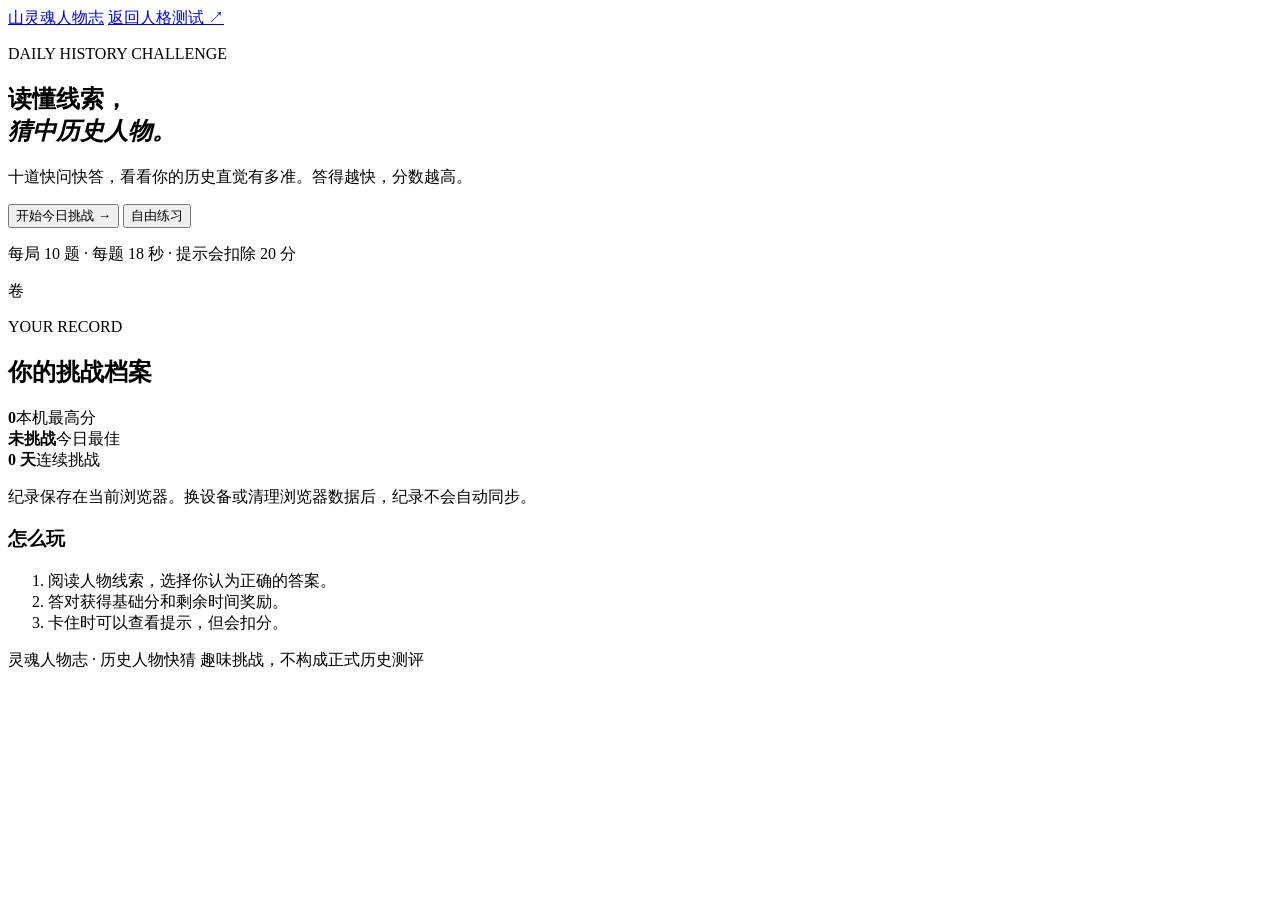
==== game.html @ 9711eaef "Add standalone history guessing game page" ====
<!doctype html>
<html lang="zh-CN">
<head>
  <meta charset="utf-8">
  <meta name="viewport" content="width=device-width, initial-scale=1">
  <meta name="theme-color" content="#f7f3eb">
  <meta name="description" content="限时挑战历史人物快猜，读线索、抢时间、刷新你的本机纪录。">
  <title>历史人物快猜 - 灵魂人物志</title>
  <link rel="stylesheet" href="game.css">
</head>
<body>
  <div class="game-shell">
    <header class="game-header">
      <a class="brand" href="index.html"><span class="brand-mark">山</span><span>灵魂人物志</span></a>
      <a class="back-link" href="index.html">返回人格测试 <span aria-hidden="true">↗</span></a>
    </header>

    <main class="game-main">
      <section class="screen home-screen" id="screen-home" aria-labelledby="home-title">
        <div class="hero-copy">
          <p class="eyebrow">DAILY HISTORY CHALLENGE</p>
          <h1 id="home-title">读懂线索，<br><em>猜中历史人物。</em></h1>
          <p class="hero-intro">十道快问快答，看看你的历史直觉有多准。答得越快，分数越高。</p>
          <div class="mode-actions">
            <button class="button primary-button" id="start-daily" type="button">开始今日挑战 <span aria-hidden="true">→</span></button>
            <button class="button secondary-button" id="start-practice" type="button">自由练习</button>
          </div>
          <p class="micro-copy">每局 10 题 · 每题 18 秒 · 提示会扣除 20 分</p>
        </div>

        <aside class="record-panel" aria-label="本机挑战纪录">
          <div class="record-heading">
            <span class="record-icon" aria-hidden="true">卷</span>
            <div><p class="eyebrow">YOUR RECORD</p><h2>你的挑战档案</h2></div>
          </div>
          <div class="record-grid">
            <div><strong id="best-score">0</strong><span>本机最高分</span></div>
            <div><strong id="daily-score">未挑战</strong><span>今日最佳</span></div>
            <div><strong id="streak-count">0 天</strong><span>连续挑战</span></div>
          </div>
          <div class="record-note">
            <span class="dot"></span>
            <p>纪录保存在当前浏览器。换设备或清理浏览器数据后，纪录不会自动同步。</p>
          </div>
          <div class="rules">
            <h3>怎么玩</h3>
            <ol>
              <li>阅读人物线索，选择你认为正确的答案。</li>
              <li>答对获得基础分和剩余时间奖励。</li>
              <li>卡住时可以查看提示，但会扣分。</li>
            </ol>
          </div>
        </aside>
      </section>

      <section class="screen play-screen" id="screen-play" hidden aria-labelledby="question-title">
        <div class="play-heading">
          <div><p class="eyebrow" id="mode-label">TODAY'S CHALLENGE</p><h1>人物快猜</h1></div>
          <button class="text-button" id="quit-button" type="button">退出本局</button>
        </div>
        <div class="play-stats">
          <div><span>题目</span><strong id="round-label">1 / 10</strong></div>
          <div><span>当前得分</span><strong id="score-value">0</strong></div>
          <div class="timer-stat"><span>剩余时间</span><strong id="timer-value">18</strong></div>
        </div>
        <div class="progress-track" aria-label="答题进度"><div class="progress-fill" id="progress-fill"></div></div>

        <article class="question-card">
          <div class="question-kicker"><span>CLUE</span><span id="question-number">NO. 01</span></div>
          <h2 id="question-title">根据线索，猜猜这位历史人物是谁？</h2>
          <p class="clue-text" id="clue-text"></p>
          <button class="hint-button" id="hint-button" type="button">查看提示 <span>−20 分</span></button>
          <p class="hint-text" id="hint-text" hidden></p>
          <div class="answer-grid" id="answer-options" aria-label="选择答案"></div>

          <div class="feedback-panel" id="feedback-panel" hidden aria-live="polite">
            <strong id="feedback-title"></strong>
            <p id="feedback-detail"></p>
            <button class="button primary-button next-button" id="next-button" type="button">下一题</button>
          </div>
        </article>
        <p class="play-footnote">答题结果仅用于本局趣味挑战，不代表历史知识水平测评。</p>
      </section>

      <section class="screen result-screen" id="screen-result" hidden aria-labelledby="result-title">
        <p class="eyebrow">CHALLENGE COMPLETE</p>
        <h1 id="result-title">这一卷，你答得不错。</h1>
        <p class="result-subtitle" id="result-subtitle"></p>
        <div class="score-card">
          <span>本局得分</span>
          <strong id="final-score">0</strong>
          <em id="rank-label">线索猎手</em>
        </div>
        <div class="result-stats">
          <div><strong id="correct-count">0 / 10</strong><span>答对题数</span></div>
          <div><strong id="accuracy-rate">0%</strong><span>正确率</span></div>
          <div><strong id="best-result">0</strong><span>本机最高分</span></div>
        </div>
        <div class="result-actions">
          <button class="button primary-button" id="share-button" type="button">分享成绩</button>
          <button class="button secondary-button" id="replay-button" type="button">再玩一局</button>
          <button class="button text-button" id="home-button" type="button">返回首页</button>
        </div>
        <p class="share-status" id="share-status" aria-live="polite"></p>
        <p class="result-disclaimer">当前为免费体验版。成绩保存在本机，暂不包含跨设备排行榜、广告或付费功能。</p>
      </section>
    </main>

    <footer class="game-footer">
      <span>灵魂人物志 · 历史人物快猜</span>
      <span>趣味挑战，不构成正式历史测评</span>
    </footer>
  </div>
  <script src="game-data.js"></script>
  <script src="game.js"></script>
</body>
</html>
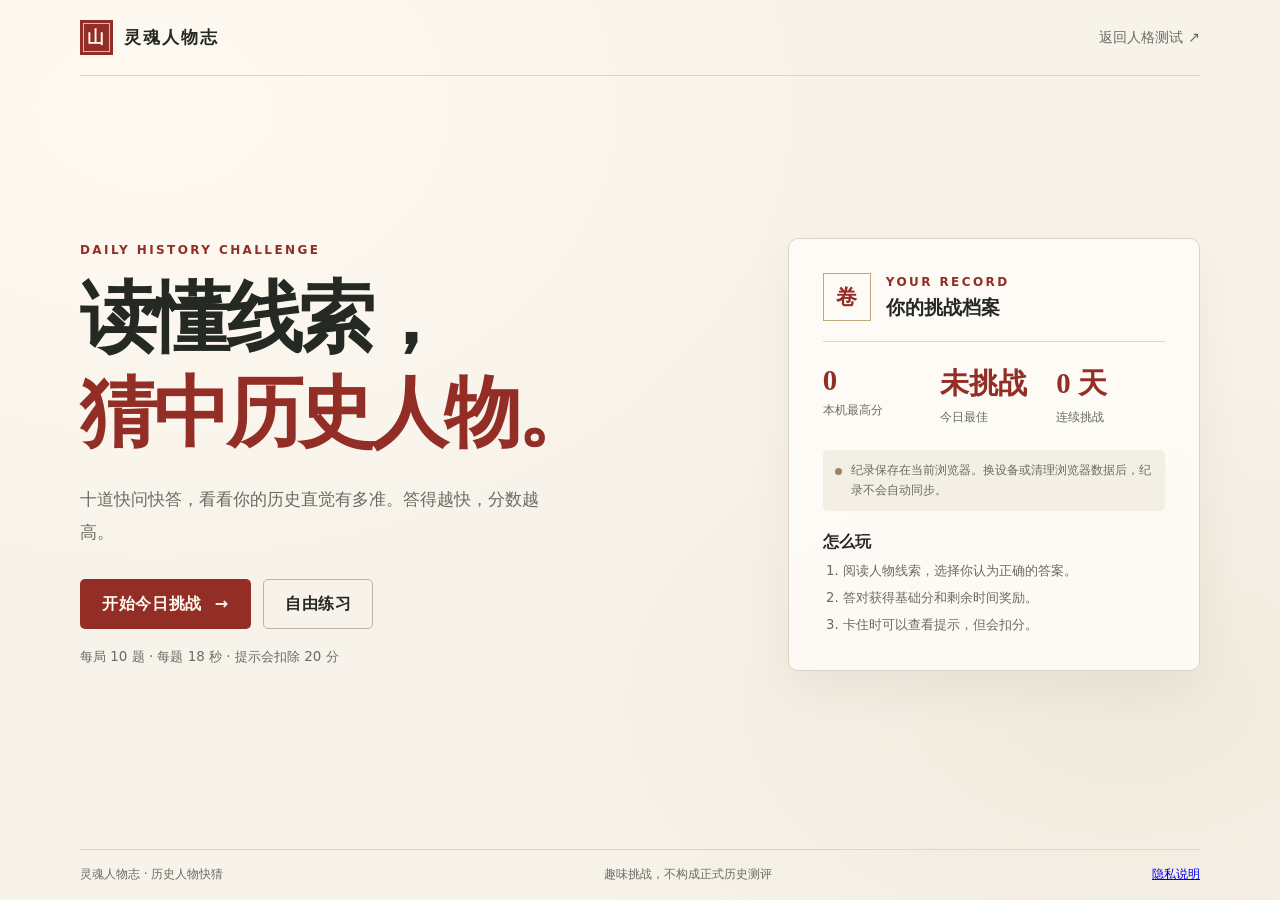
==== commit 3273c56b: "Link game page to privacy notice" ====
--- a/game.html
+++ b/game.html
@@ -109,6 +109,7 @@
     <footer class="game-footer">
       <span>灵魂人物志 · 历史人物快猜</span>
       <span>趣味挑战，不构成正式历史测评</span>
+      <a href="privacy.html">隐私说明</a>
     </footer>
   </div>
   <script src="game-data.js"></script>
--- a/game.css
+++ b/game.css
@@ -0,0 +1,153 @@
+:root {
+  color-scheme: light;
+  --paper: #f7f3eb;
+  --surface: #fffdf8;
+  --ink: #242923;
+  --muted: #6a6b61;
+  --line: #ded5c7;
+  --red: #922e26;
+  --red-dark: #72221b;
+  --gold: #b28a4c;
+  --serif: "Noto Serif CJK SC", "Songti SC", "STSong", "SimSun", serif;
+  --sans: "PingFang SC", "Microsoft YaHei", "Noto Sans CJK SC", system-ui, sans-serif;
+}
+
+* { box-sizing: border-box; }
+[hidden] { display: none !important; }
+body {
+  margin: 0;
+  min-height: 100vh;
+  color: var(--ink);
+  background:
+    radial-gradient(ellipse at 12% 12%, #fffaf1 0, transparent 42%),
+    radial-gradient(ellipse at 88% 78%, #e8ddca70 0, transparent 38%),
+    var(--paper);
+  font: 16px/1.65 var(--sans);
+}
+button, a { font: inherit; }
+button { cursor: pointer; }
+button:focus-visible, a:focus-visible { outline: 3px solid #bd8c54; outline-offset: 3px; }
+.game-shell { min-height: 100vh; display: flex; flex-direction: column; }
+.game-header, .game-main, .game-footer { width: min(1120px, calc(100% - 48px)); margin-inline: auto; }
+.game-header {
+  min-height: 76px;
+  display: flex;
+  align-items: center;
+  justify-content: space-between;
+  border-bottom: 1px solid var(--line);
+}
+.brand { display: inline-flex; align-items: center; gap: 11px; color: var(--ink); text-decoration: none; font: 700 1.05rem var(--serif); letter-spacing: .12em; }
+.brand-mark { display: grid; place-items: center; width: 33px; height: 35px; color: #fff8ed; background: var(--red); outline: 1px solid #e4b8a3; outline-offset: -4px; }
+.back-link { color: var(--muted); text-decoration: none; font-size: .9rem; }
+.back-link:hover { color: var(--red); }
+.game-main { flex: 1; display: grid; align-items: center; padding-block: 36px 52px; }
+.screen { width: 100%; animation: appear .28s ease-out both; }
+@keyframes appear { from { opacity: 0; transform: translateY(7px); } to { opacity: 1; transform: translateY(0); } }
+.home-screen { display: grid; grid-template-columns: minmax(0, 1.2fr) minmax(300px, .8fr); gap: clamp(32px, 7vw, 92px); align-items: center; }
+.eyebrow { margin: 0 0 12px; color: var(--red); font-size: .75rem; font-weight: 800; letter-spacing: .2em; }
+.hero-copy h1, .play-heading h1, .result-screen h1 { margin: 0; font: 700 clamp(2.7rem, 6vw, 5.2rem)/1.23 var(--serif); letter-spacing: -.055em; }
+.hero-copy h1 em { color: var(--red); font-style: normal; }
+.hero-intro { max-width: 28em; margin: 22px 0 0; color: var(--muted); font-size: 1.08rem; line-height: 1.9; }
+.mode-actions { display: flex; flex-wrap: wrap; gap: 12px; margin-top: 30px; }
+.button { min-height: 49px; display: inline-flex; align-items: center; justify-content: center; gap: 13px; padding: 11px 21px; border: 1px solid transparent; border-radius: 5px; font-weight: 700; letter-spacing: .04em; transition: background .18s ease, transform .18s ease, border-color .18s ease; }
+.button:active { transform: translateY(1px); }
+.primary-button { color: #fff9ef; background: var(--red); }
+.primary-button:hover { background: var(--red-dark); }
+.secondary-button { color: var(--ink); background: transparent; border-color: #bfb4a3; }
+.secondary-button:hover { background: #f0e8dc; border-color: #947d69; }
+.micro-copy { margin: 17px 0 0; color: var(--muted); font-size: .84rem; }
+.record-panel { padding: clamp(22px, 3vw, 34px); background: #fffdf8d9; border: 1px solid var(--line); border-radius: 10px; box-shadow: 0 18px 45px #493a2410; }
+.record-heading { display: flex; align-items: center; gap: 15px; padding-bottom: 20px; border-bottom: 1px solid var(--line); }
+.record-icon { display: grid; place-items: center; width: 48px; height: 48px; border: 1px solid #bda77f; color: var(--red); font: 700 1.3rem var(--serif); }
+.record-heading .eyebrow { margin-bottom: 2px; }
+.record-heading h2 { margin: 0; font: 700 1.2rem var(--serif); }
+.record-grid { display: grid; grid-template-columns: repeat(3, 1fr); gap: 8px; padding: 22px 0; }
+.record-grid div { display: flex; flex-direction: column; gap: 3px; }
+.record-grid strong { color: var(--red); font: 700 clamp(1.25rem, 2.5vw, 1.8rem) var(--serif); font-variant-numeric: tabular-nums; }
+.record-grid span { color: var(--muted); font-size: .78rem; }
+.record-note { display: flex; gap: 9px; align-items: flex-start; padding: 11px 12px; background: #f4efe5; border-radius: 5px; }
+.record-note p { margin: 0; color: var(--muted); font-size: .77rem; line-height: 1.6; }
+.dot { width: 7px; height: 7px; flex: 0 0 7px; margin-top: 7px; border-radius: 50%; background: #9c865d; }
+.rules { margin-top: 21px; }
+.rules h3 { margin: 0 0 7px; font: 700 1rem var(--serif); }
+.rules ol { margin: 0; padding-left: 1.25rem; color: var(--muted); font-size: .83rem; }
+.rules li + li { margin-top: 5px; }
+.play-screen { max-width: 760px; margin-inline: auto; }
+.play-heading { display: flex; align-items: flex-end; justify-content: space-between; gap: 16px; margin-bottom: 21px; }
+.play-heading .eyebrow { margin-bottom: 4px; }
+.play-heading h1 { font-size: clamp(2rem, 4vw, 3rem); }
+.text-button { padding: 8px 0; border: 0; background: none; color: var(--muted); text-decoration: underline; text-underline-offset: 4px; }
+.play-stats { display: grid; grid-template-columns: repeat(3, 1fr); gap: 12px; margin-bottom: 14px; }
+.play-stats div { display: flex; align-items: center; justify-content: space-between; gap: 10px; padding: 11px 14px; background: #fffdf8; border: 1px solid var(--line); border-radius: 6px; }
+.play-stats span { color: var(--muted); font-size: .83rem; }
+.play-stats strong { font-size: 1rem; font-variant-numeric: tabular-nums; }
+.timer-stat strong { color: var(--red); font-size: 1.2rem; }
+.timer-stat strong.urgent { animation: pulse .7s ease-in-out infinite alternate; }
+@keyframes pulse { to { opacity: .45; } }
+.progress-track { height: 5px; margin-bottom: 18px; overflow: hidden; border-radius: 5px; background: #e3dacc; }
+.progress-fill { width: 0; height: 100%; background: var(--red); transition: width .2s ease; }
+.question-card { padding: clamp(22px, 4vw, 39px); background: var(--surface); border: 1px solid var(--line); border-radius: 10px; box-shadow: 0 16px 42px #493a2410; }
+.question-kicker { display: flex; justify-content: space-between; color: var(--red); font-size: .75rem; font-weight: 800; letter-spacing: .16em; }
+.question-card h2 { margin: 12px 0 0; font: 700 clamp(1.35rem, 3vw, 1.85rem)/1.55 var(--serif); }
+.clue-text { margin: 17px 0 0; padding: 16px 18px; color: #4e4d43; background: #f5efe5; border-left: 3px solid #b58b55; border-radius: 0 5px 5px 0; font-size: 1.03rem; line-height: 1.85; }
+.hint-button { margin-top: 15px; padding: 7px 0; border: 0; background: none; color: var(--red); font-weight: 700; }
+.hint-button span { margin-left: 5px; color: var(--muted); font-size: .78rem; font-weight: 500; }
+.hint-button:disabled { color: #8d887d; cursor: default; }
+.hint-text { margin: 2px 0 14px; color: #715b3c; font-size: .9rem; }
+.answer-grid { display: grid; grid-template-columns: repeat(2, minmax(0, 1fr)); gap: 10px; margin-top: 13px; }
+.answer-option { min-height: 57px; display: flex; align-items: center; gap: 12px; padding: 12px 14px; border: 1px solid #ded6c8; border-radius: 6px; color: var(--ink); background: #fffefa; text-align: left; }
+.answer-option:hover:not(:disabled) { border-color: #a87c60; background: #faf3e9; }
+.answer-option:disabled { cursor: default; opacity: 1; }
+.answer-letter { display: grid; place-items: center; width: 27px; height: 27px; flex: 0 0 27px; border: 1px solid #cbbda8; border-radius: 50%; color: var(--red); font-size: .78rem; font-weight: 800; }
+.answer-option.correct { border-color: #668269; background: #edf4eb; }
+.answer-option.correct .answer-letter { color: #fff; background: #668269; border-color: #668269; }
+.answer-option.incorrect { border-color: #b86d61; background: #fbefec; }
+.answer-option.incorrect .answer-letter { color: #fff; background: #a94b3d; border-color: #a94b3d; }
+.feedback-panel { margin-top: 19px; padding: 17px; background: #f3eee4; border-radius: 6px; }
+.feedback-panel strong { color: var(--red); font: 700 1.1rem var(--serif); }
+.feedback-panel p { margin: 5px 0 0; color: #59584e; font-size: .9rem; line-height: 1.75; }
+.next-button { margin-top: 14px; }
+.play-footnote { margin: 12px 0 0; color: var(--muted); text-align: center; font-size: .76rem; }
+.result-screen { max-width: 650px; margin-inline: auto; text-align: center; }
+.result-screen h1 { font-size: clamp(2rem, 4.7vw, 3.5rem); }
+.result-subtitle { margin: 12px 0 24px; color: var(--muted); }
+.score-card { display: flex; flex-direction: column; align-items: center; padding: 24px; background: #fffdf8; border: 1px solid var(--line); border-radius: 10px; }
+.score-card span { color: var(--muted); font-size: .85rem; }
+.score-card strong { color: var(--red); font: 700 clamp(3.5rem, 9vw, 5.3rem)/1.2 var(--serif); font-variant-numeric: tabular-nums; }
+.score-card em { margin-top: 7px; padding: 4px 12px; border: 1px solid #cbb58e; border-radius: 20px; color: #80643a; font-style: normal; font-size: .85rem; }
+.result-stats { display: grid; grid-template-columns: repeat(3, 1fr); gap: 10px; margin-top: 13px; }
+.result-stats div { display: flex; flex-direction: column; gap: 3px; padding: 15px 8px; background: #f0eadf; border-radius: 6px; }
+.result-stats strong { font: 700 1.15rem var(--serif); }
+.result-stats span { color: var(--muted); font-size: .78rem; }
+.result-actions { display: flex; flex-wrap: wrap; justify-content: center; gap: 10px; margin-top: 22px; }
+.result-actions .text-button { padding-inline: 12px; }
+.share-status { min-height: 1.5em; margin: 8px 0 0; color: var(--red); font-size: .85rem; }
+.result-disclaimer { max-width: 34em; margin: 10px auto 0; color: var(--muted); font-size: .76rem; }
+.game-footer { display: flex; justify-content: space-between; gap: 12px; padding: 15px 0; border-top: 1px solid var(--line); color: var(--muted); font-size: .75rem; }
+
+@media (max-width: 760px) {
+  .game-header, .game-main, .game-footer { width: calc(100% - 36px); }
+  .home-screen { grid-template-columns: 1fr; gap: 26px; }
+  .hero-copy h1 { font-size: clamp(2.65rem, 11vw, 4rem); }
+  .record-panel { max-width: none; }
+  .game-main { padding-block: 28px 35px; }
+}
+@media (max-width: 520px) {
+  .game-header { min-height: 64px; }
+  .brand { font-size: .92rem; }
+  .back-link { font-size: .8rem; }
+  .mode-actions { display: grid; grid-template-columns: 1fr; margin-top: 23px; }
+  .mode-actions .button { width: 100%; }
+  .play-heading { align-items: center; }
+  .play-stats { gap: 6px; }
+  .play-stats div { flex-direction: column; align-items: flex-start; gap: 1px; padding: 8px 10px; }
+  .answer-grid { grid-template-columns: 1fr; gap: 8px; }
+  .answer-option { min-height: 50px; }
+  .question-card { padding: 18px; }
+  .result-actions { display: grid; grid-template-columns: 1fr 1fr; }
+  .result-actions .primary-button { grid-column: 1 / -1; }
+  .game-footer { flex-direction: column; gap: 3px; }
+}
+@media (prefers-reduced-motion: reduce) {
+  *, *::before, *::after { animation-duration: .01ms !important; transition-duration: .01ms !important; }
+}
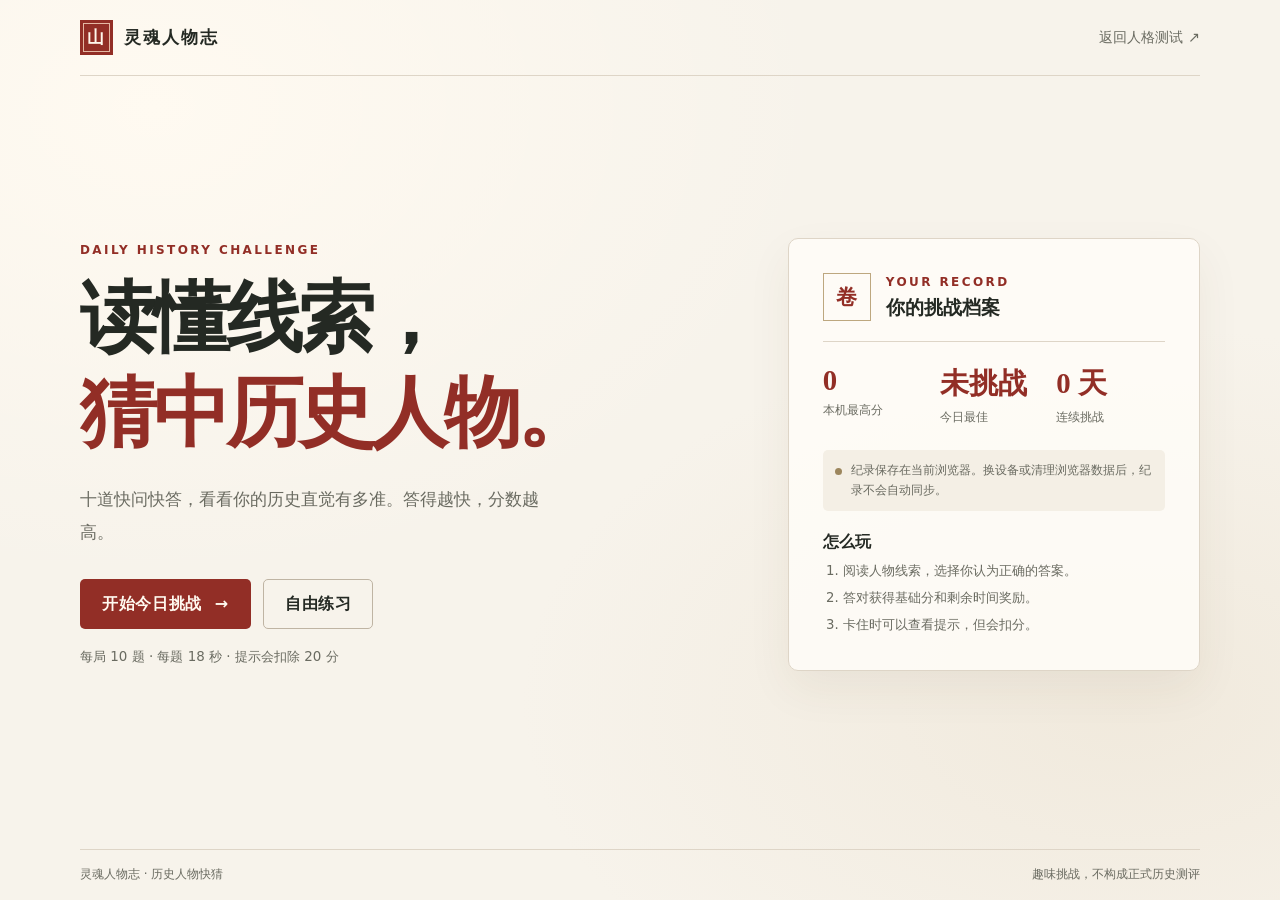
==== commit f3f048ab: "Merge pull request #2 from zhangq7726-png/feature/mini-game-polish Feature/mini game polish" ====
--- a/game.html
+++ b/game.html
@@ -109,7 +109,6 @@
     <footer class="game-footer">
       <span>灵魂人物志 · 历史人物快猜</span>
       <span>趣味挑战，不构成正式历史测评</span>
-      <a href="privacy.html">隐私说明</a>
     </footer>
   </div>
   <script src="game-data.js"></script>
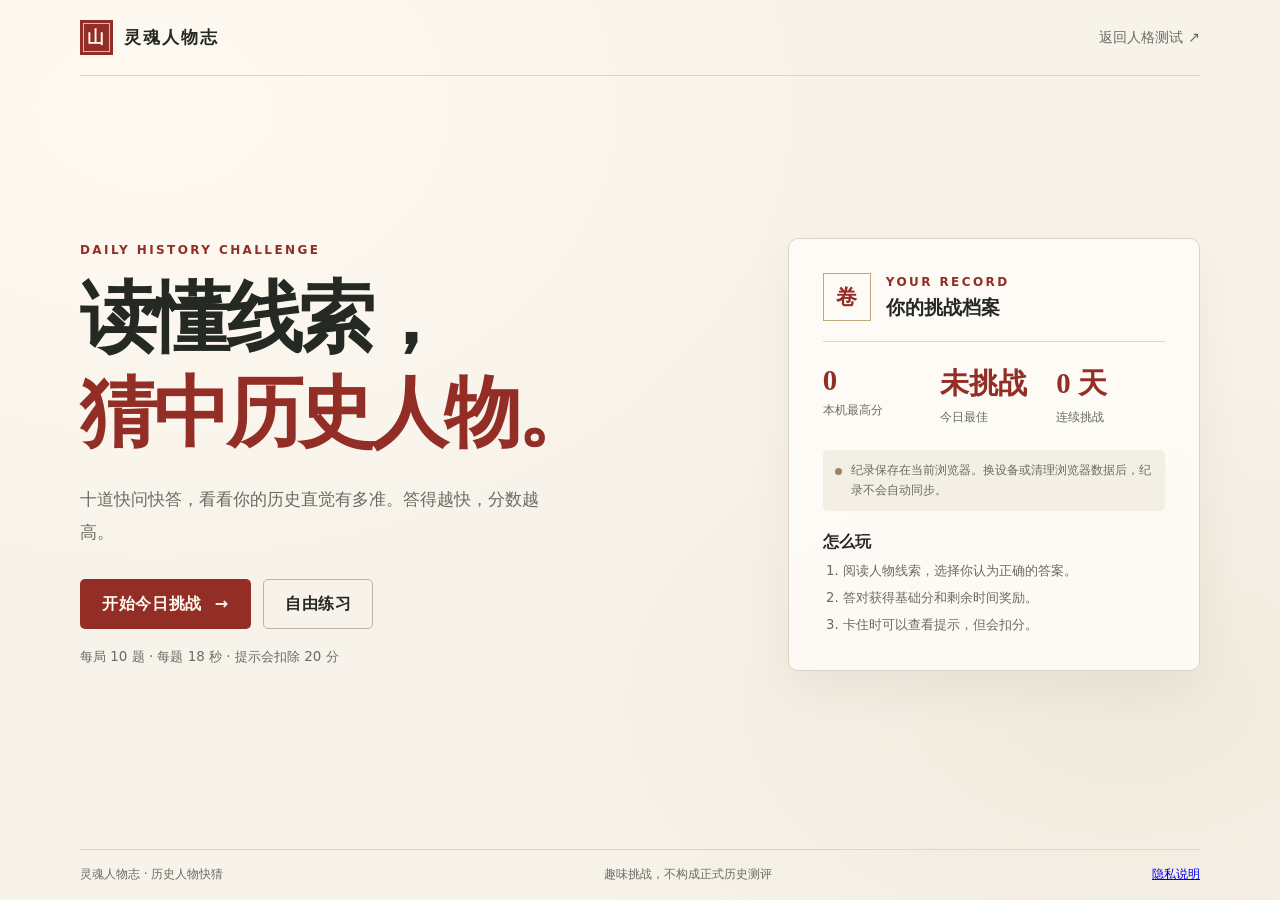
==== commit d931ee47: "Merge pull request #1 from zhangq7726-png/feature/mini-game-mvp Add mobile-first history guessing mi" ====
--- a/game.html
+++ b/game.html
@@ -109,6 +109,7 @@
     <footer class="game-footer">
       <span>灵魂人物志 · 历史人物快猜</span>
       <span>趣味挑战，不构成正式历史测评</span>
+      <a href="privacy.html">隐私说明</a>
     </footer>
   </div>
   <script src="game-data.js"></script>
--- a/game.css
+++ b/game.css
@@ -150,4 +150,11 @@
 }
 @media (prefers-reduced-motion: reduce) {
   *, *::before, *::after { animation-duration: .01ms !important; transition-duration: .01ms !important; }
-}+}
+.policy-screen { width: min(760px, 100%); margin-inline: auto; padding: clamp(22px, 4vw, 42px); background: var(--surface); border: 1px solid var(--line); border-radius: 10px; }
+.policy-screen h1 { margin: 0 0 8px; font: 700 clamp(2.3rem, 5vw, 3.5rem)/1.25 var(--serif); }
+.policy-screen h2 { margin: 25px 0 7px; font: 700 1.18rem var(--serif); }
+.policy-screen p { margin: 10px 0; color: #55564d; line-height: 1.9; }
+.policy-screen a { color: var(--red); }
+.policy-updated { font-size: .82rem; color: var(--muted) !important; }
+.policy-footnote { margin-top: 28px !important; padding-top: 15px; border-top: 1px solid var(--line); font-size: .82rem; }
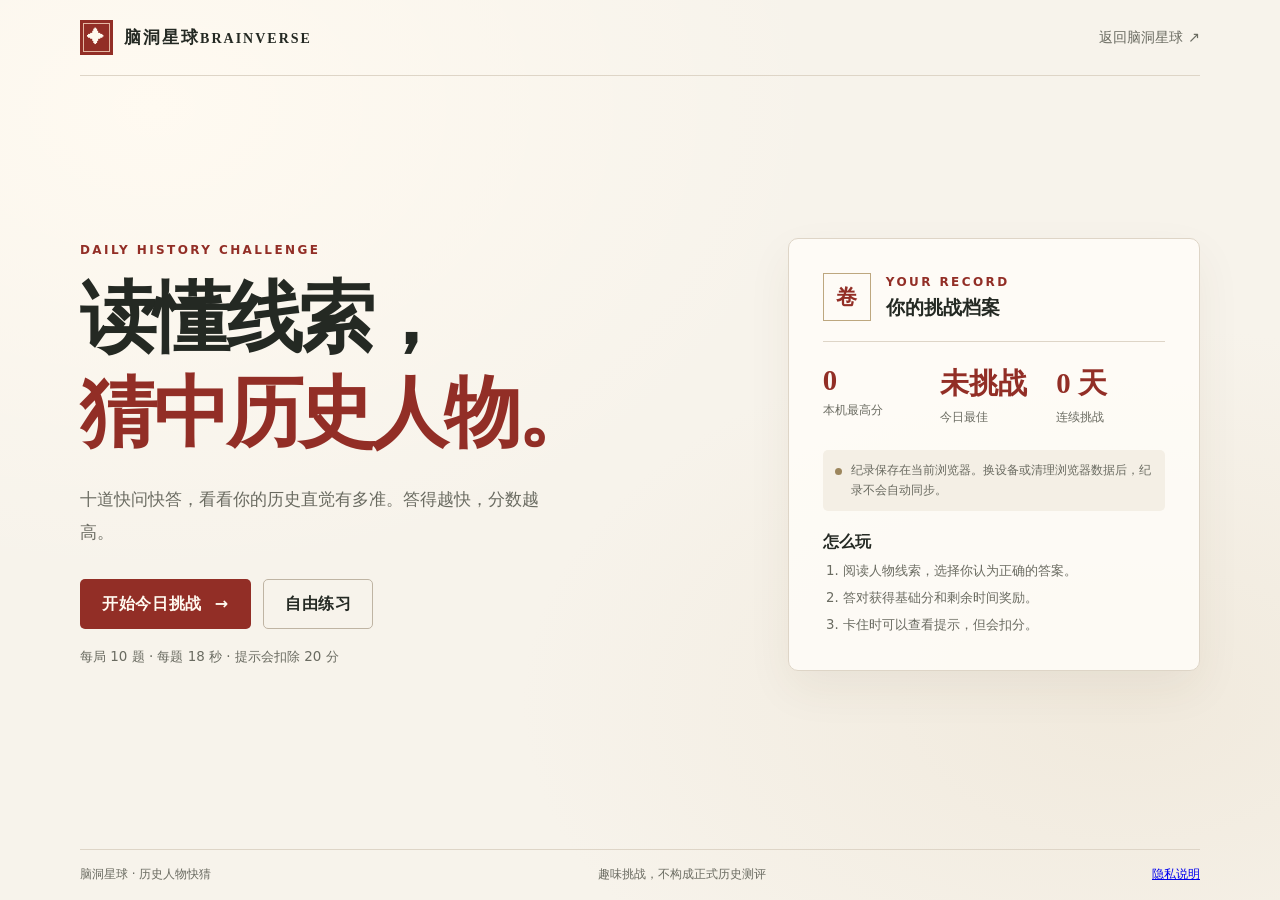
==== commit 4c12f5c3: "Rebrand game page as 脑洞星球" ====
--- a/game.html
+++ b/game.html
@@ -5,14 +5,15 @@
   <meta name="viewport" content="width=device-width, initial-scale=1">
   <meta name="theme-color" content="#f7f3eb">
   <meta name="description" content="限时挑战历史人物快猜，读线索、抢时间、刷新你的本机纪录。">
-  <title>历史人物快猜 - 灵魂人物志</title>
+  <title>历史人物快猜｜脑洞星球</title>
+  <link rel="icon" type="image/svg+xml" href="favicon.svg">
   <link rel="stylesheet" href="game.css">
 </head>
 <body>
   <div class="game-shell">
     <header class="game-header">
-      <a class="brand" href="index.html"><span class="brand-mark">山</span><span>灵魂人物志</span></a>
-      <a class="back-link" href="index.html">返回人格测试 <span aria-hidden="true">↗</span></a>
+      <a class="brand" href="index.html"><span class="brand-mark">✦</span><span class="brand-copy"><span class="brand-name">脑洞星球</span><small class="brand-subtitle">BRAINVERSE</small></span></a>
+      <a class="back-link" href="index.html">返回脑洞星球 <span aria-hidden="true">↗</span></a>
     </header>
 
     <main class="game-main">
@@ -107,7 +108,7 @@
     </main>
 
     <footer class="game-footer">
-      <span>灵魂人物志 · 历史人物快猜</span>
+      <span>脑洞星球 · 历史人物快猜</span>
       <span>趣味挑战，不构成正式历史测评</span>
       <a href="privacy.html">隐私说明</a>
     </footer>
